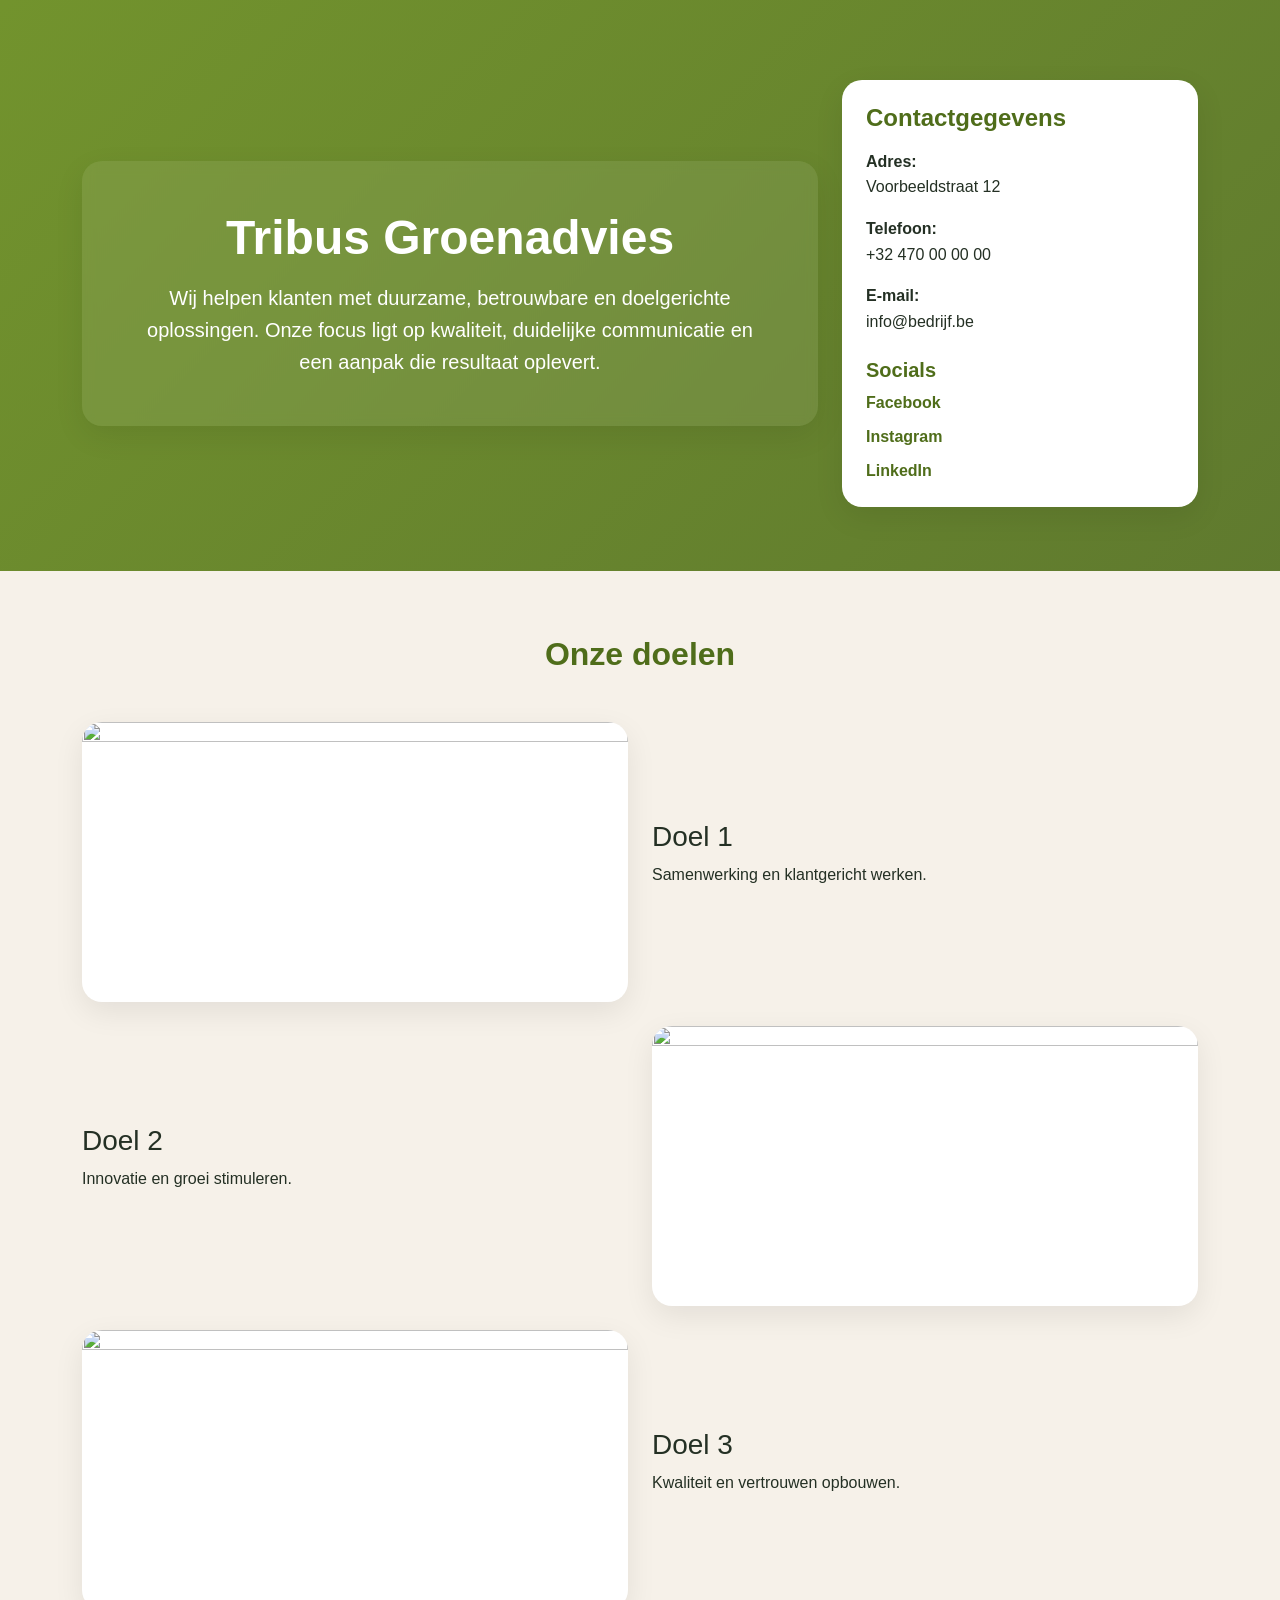
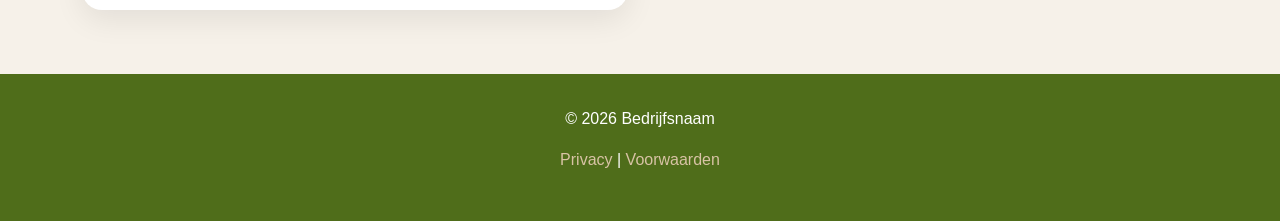
==== index.html @ 908cf1cc "start" ====
<!DOCTYPE html>
<html lang="nl">
<head>
  <meta charset="UTF-8" />
  <meta name="viewport" content="width=device-width, initial-scale=1.0" />
  <title>Tribus Groenadvies</title>
  <meta name="description" content="One pager website voor een bedrijf met intro, doelen, contactinfo en footer." />

  <!-- Bootstrap -->
  <link
    href="https://cdn.jsdelivr.net/npm/bootstrap@5.3.3/dist/css/bootstrap.min.css"
    rel="stylesheet"
  />

  <!-- Eigen CSS -->
  <link rel="stylesheet" href="styles.css" />
</head>

<body>
  <header class="hero">
    <div class="container">
      <div class="row g-4 align-items-center">

        <!-- Intro -->
        <div class="col-lg-8">
          <div class="hero-card p-4 p-md-5 text-center">
            <h1 class="display-5 fw-bold mb-3">Tribus Groenadvies</h1>
            <p class="lead mb-0">
              Wij helpen klanten met duurzame, betrouwbare en doelgerichte oplossingen.
              Onze focus ligt op kwaliteit, duidelijke communicatie en een aanpak die
              resultaat oplevert.
            </p>
          </div>
        </div>

        <!-- Aside -->
        <aside class="col-lg-4">
          <div class="contact-card p-4">
            <h2 class="h4 section-title mb-3">Contactgegevens</h2>

            <p><strong>Adres:</strong><br>Voorbeeldstraat 12</p>
            <p><strong>Telefoon:</strong><br>+32 470 00 00 00</p>
            <p><strong>E-mail:</strong><br>info@bedrijf.be</p>

            <h3 class="h5 section-title mt-4">Socials</h3>
            <div class="d-flex flex-column gap-2">
              <a class="social-link" href="#">Facebook</a>
              <a class="social-link" href="https://www.instagram.com/tribus.groenbeheer/">Instagram</a>
              <a class="social-link" href="#">LinkedIn</a>
            </div>
          </div>
        </aside>

      </div>
    </div>
  </header>

  <main>
    <section class="goal-section">
      <div class="container">

        <div class="text-center mb-5">
          <h2 class="section-title">Onze doelen</h2>
        </div>

        <!-- Doel 1 -->
        <div class="row g-4 align-items-center mb-4">
          <div class="col-lg-6">
            <div class="goal-card">
              <img src="https://images.unsplash.com/photo-1522202176988-66273c2fd55f" alt="">
            </div>
          </div>
          <div class="col-lg-6">
            <h3>Doel 1</h3>
            <p>Samenwerking en klantgericht werken.</p>
          </div>
        </div>

        <!-- Doel 2 (omgekeerd) -->
        <div class="row g-4 align-items-center mb-4 flex-lg-row-reverse">
          <div class="col-lg-6">
            <div class="goal-card">
              <img src="https://images.unsplash.com/photo-1516321318423-f06f85e504b3" alt="">
            </div>
          </div>
          <div class="col-lg-6">
            <h3>Doel 2</h3>
            <p>Innovatie en groei stimuleren.</p>
          </div>
        </div>

        <!-- Doel 3 -->
        <div class="row g-4 align-items-center">
          <div class="col-lg-6">
            <div class="goal-card">
              <img src="https://images.unsplash.com/photo-1504384308090-c894fdcc538d" alt="">
            </div>
          </div>
          <div class="col-lg-6">
            <h3>Doel 3</h3>
            <p>Kwaliteit en vertrouwen opbouwen.</p>
          </div>
        </div>

      </div>
    </section>
  </main>

  <footer>
    <div class="container text-center">
      <p>&copy; 2026 Bedrijfsnaam</p>
      <p>
        <a href="#">Privacy</a> |
        <a href="#">Voorwaarden</a>
      </p>
    </div>
  </footer>

  <script src="https://cdn.jsdelivr.net/npm/bootstrap@5.3.3/dist/js/bootstrap.bundle.min.js"></script>
</body>
</html>
---- styles.css ----
:root {
  --olive: #6b8e23;
  --olive-dark: #4f6d1a;
  --sand: #d8c3a5;
  --cream: #f6f1e9;
  --text-dark: #243024;
}

body {
  background-color: var(--cream);
  color: var(--text-dark);
  font-family: Arial, Helvetica, sans-serif;
  line-height: 1.6;
}

.hero {
  background: linear-gradient(135deg, rgba(107, 142, 35, 0.95), rgba(79, 109, 26, 0.9));
  color: white;
  padding: 5rem 0 4rem;
}

.hero-card,
.contact-card,
.goal-card,
.footer-card {
  border: none;
  border-radius: 1.25rem;
  box-shadow: 0 10px 30px rgba(0, 0, 0, 0.08);
}

.hero-card {
  background-color: rgba(255, 255, 255, 0.08);
  backdrop-filter: blur(6px);
}

.contact-card {
  background-color: white;
  color: var(--text-dark);
  position: sticky;
  top: 1.5rem;
}

.section-title {
  color: var(--olive-dark);
  font-weight: 700;
}

.goal-section {
  padding: 4rem 0;
}

.goal-card {
  background: white;
  overflow: hidden;
}

.goal-card img {
  width: 100%;
  height: 100%;
  min-height: 280px;
  object-fit: cover;
}

.goal-badge {
  display: inline-block;
  background-color: var(--sand);
  color: var(--text-dark);
  padding: 0.4rem 0.8rem;
  border-radius: 999px;
  font-size: 0.9rem;
  margin-bottom: 1rem;
  font-weight: 600;
}

.social-link {
  text-decoration: none;
  color: var(--olive-dark);
  font-weight: 600;
}

.social-link:hover {
  color: var(--olive);
}

footer {
  background-color: var(--olive-dark);
  color: white;
  padding: 2rem 0;
}

footer a {
  color: var(--sand);
  text-decoration: none;
}

footer a:hover {
  color: white;
}

@media (max-width: 991.98px) {
  .contact-card {
    position: static;
  }

  .hero {
    padding: 4rem 0 3rem;
  }
}
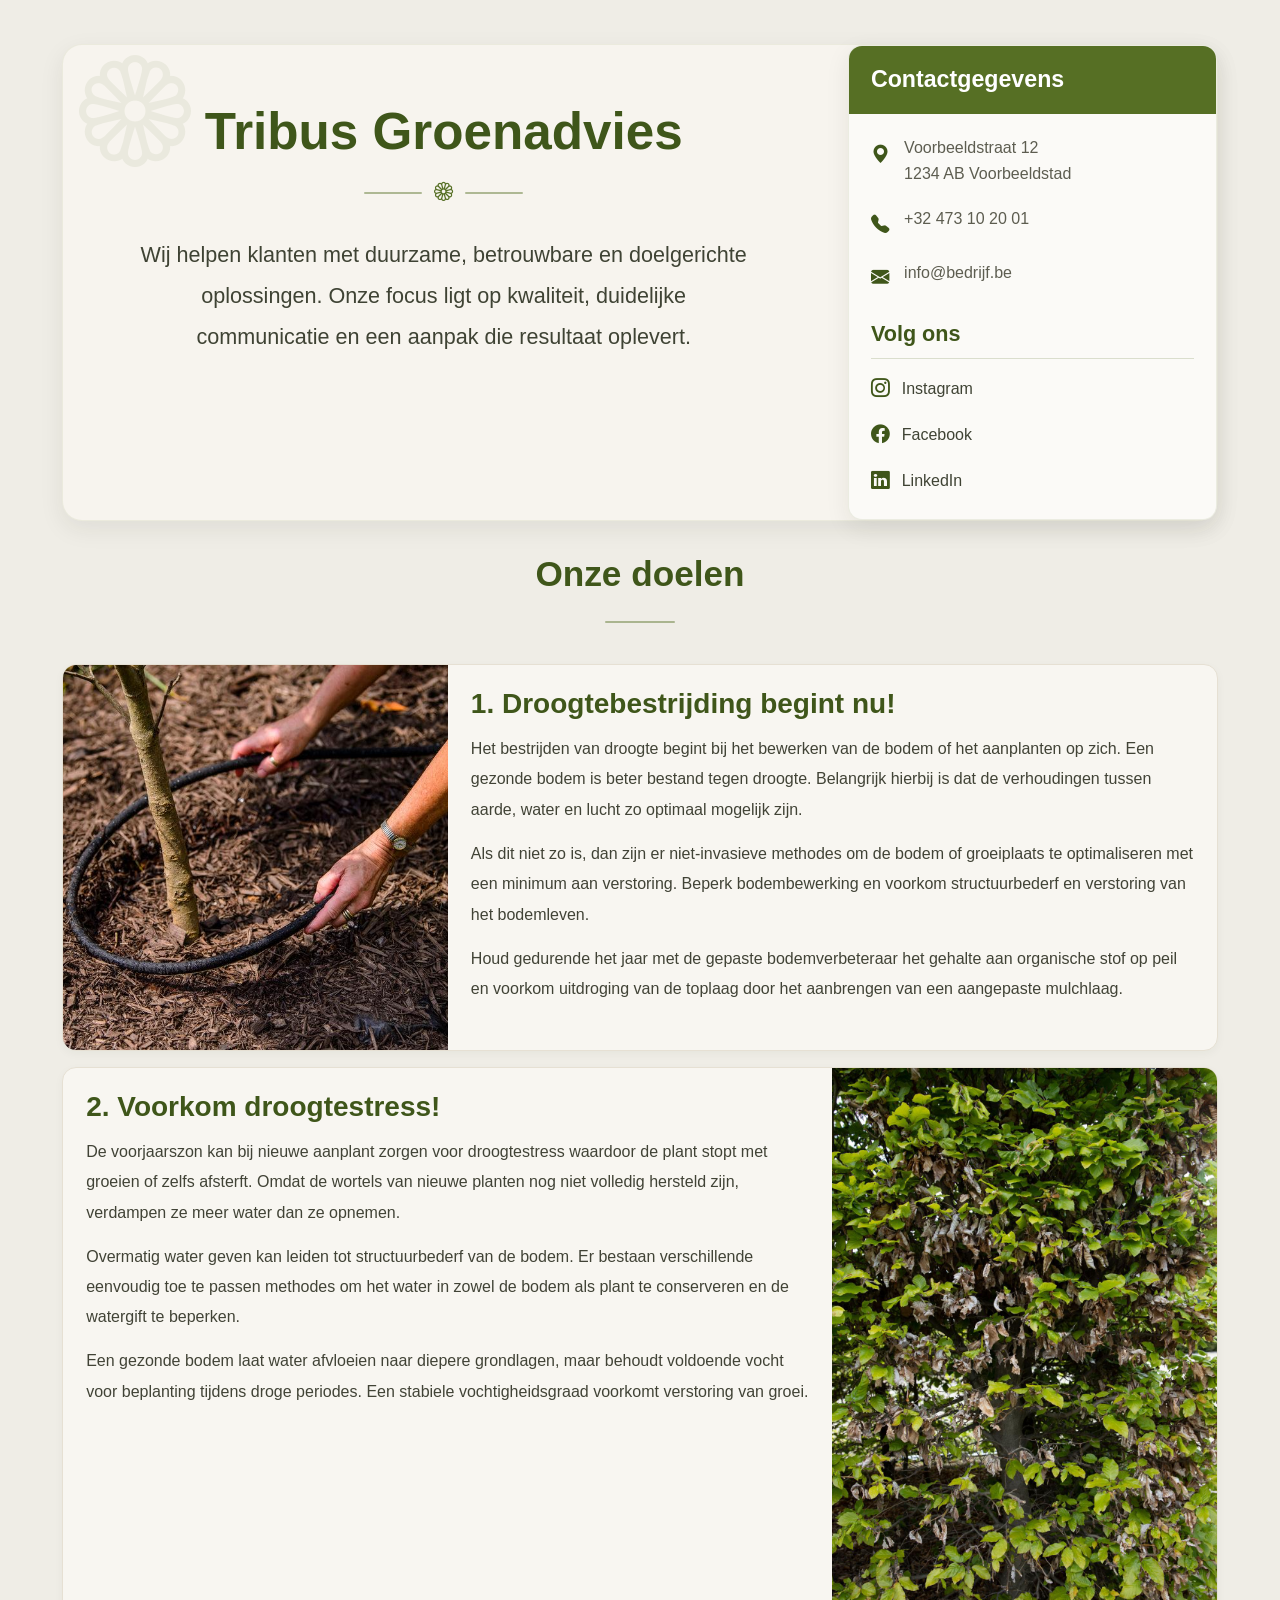
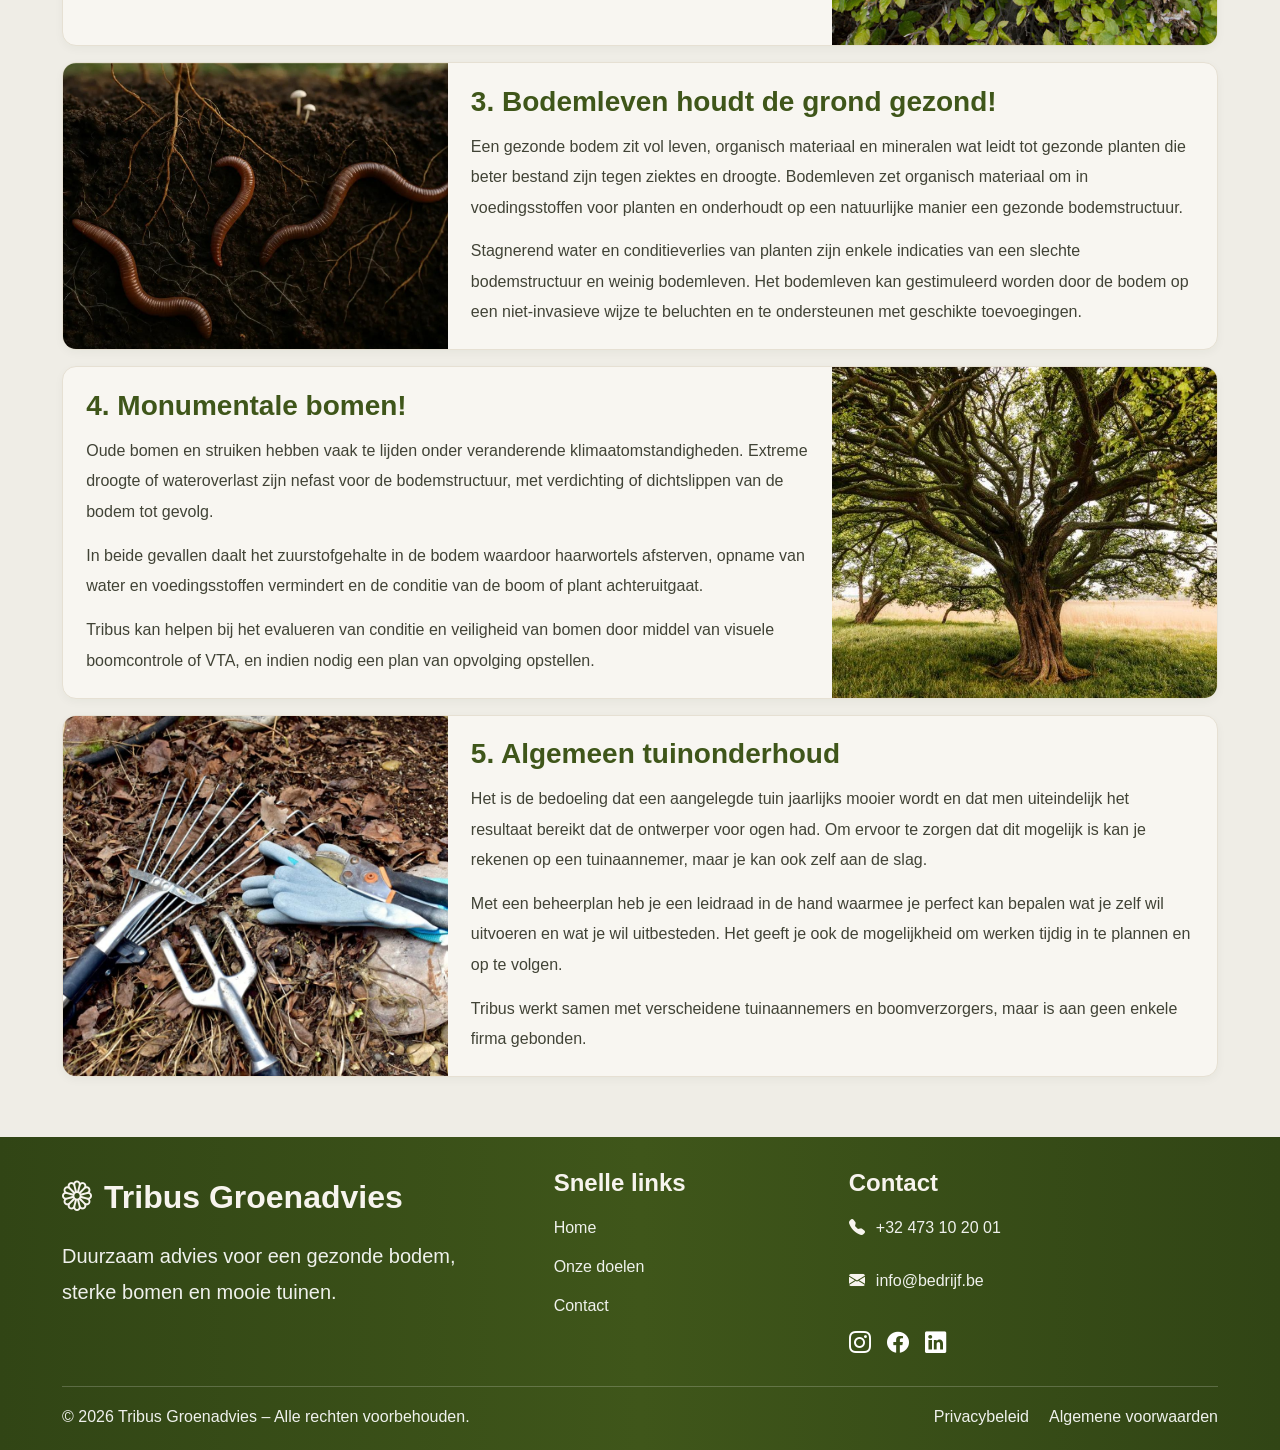
==== commit 6d09afae: "text added + revamp layout" ====
--- a/index.html
+++ b/index.html
@@ -4,115 +4,331 @@
   <meta charset="UTF-8" />
   <meta name="viewport" content="width=device-width, initial-scale=1.0" />
   <title>Tribus Groenadvies</title>
-  <meta name="description" content="One pager website voor een bedrijf met intro, doelen, contactinfo en footer." />
-
-  <!-- Bootstrap -->
+  <meta
+    name="description"
+    content="Tribus Groenadvies helpt met duurzaam groenbeheer, bodemadvies en boomzorg."
+  />
+
   <link
     href="https://cdn.jsdelivr.net/npm/bootstrap@5.3.3/dist/css/bootstrap.min.css"
     rel="stylesheet"
   />
-
-  <!-- Eigen CSS -->
-  <link rel="stylesheet" href="styles.css" />
+  <link
+    rel="stylesheet"
+    href="https://cdn.jsdelivr.net/npm/bootstrap-icons@1.11.3/font/bootstrap-icons.min.css"
+  />
+  <link rel="stylesheet" href="CSS/styles.css" />
 </head>
-
 <body>
-  <header class="hero">
-    <div class="container">
-      <div class="row g-4 align-items-center">
-
-        <!-- Intro -->
-        <div class="col-lg-8">
-          <div class="hero-card p-4 p-md-5 text-center">
-            <h1 class="display-5 fw-bold mb-3">Tribus Groenadvies</h1>
-            <p class="lead mb-0">
-              Wij helpen klanten met duurzame, betrouwbare en doelgerichte oplossingen.
-              Onze focus ligt op kwaliteit, duidelijke communicatie en een aanpak die
-              resultaat oplevert.
-            </p>
+  <main>
+    <section class="hero-section">
+      <div class="container">
+        <div class="hero-shell">
+          <div class="row g-4 align-items-stretch">
+            <div class="col-lg-8">
+              <div class="intro-card h-100">
+                <div class="leaf-watermark" aria-hidden="true">
+                  <i class="bi bi-flower1"></i>
+                </div>
+
+                <div class="intro-content text-center">
+                  <h1>Tribus Groenadvies</h1>
+
+                  <div class="title-divider">
+                    <span></span>
+                    <i class="bi bi-flower1"></i>
+                    <span></span>
+                  </div>
+
+                  <p class="intro-text">
+                    Wij helpen klanten met duurzame, betrouwbare en doelgerichte
+                    oplossingen. Onze focus ligt op kwaliteit, duidelijke communicatie
+                    en een aanpak die resultaat oplevert.
+                  </p>
+                </div>
+              </div>
+            </div>
+
+            <aside class="col-lg-4">
+              <div class="contact-panel h-100">
+                <div class="contact-panel-header">
+                  <h2>Contactgegevens</h2>
+                </div>
+
+                <div class="contact-panel-body">
+                  <ul class="contact-list">
+                    <li>
+                      <i class="bi bi-geo-alt-fill"></i>
+                      <div>
+                        <span>Voorbeeldstraat 12</span>
+                        <span>1234 AB Voorbeeldstad</span>
+                      </div>
+                    </li>
+
+                    <li>
+                      <i class="bi bi-telephone-fill"></i>
+                      <div>
+                        <a href="tel:+32473102001">+32 473 10 20 01</a>
+                      </div>
+                    </li>
+
+                    <li>
+                      <i class="bi bi-envelope-fill"></i>
+                      <div>
+                        <a href="mailto:info@bedrijf.be">info@bedrijf.be</a>
+                      </div>
+                    </li>
+                  </ul>
+
+                  <div class="social-block">
+                    <h3>Volg ons</h3>
+
+                    <ul class="social-list">
+                      <li>
+                        <a href="https://www.instagram.com/tribus.groenbeheer/" target="_blank" rel="noopener noreferrer">
+                          <i class="bi bi-instagram"></i>
+                          <span>Instagram</span>
+                        </a>
+                      </li>
+                      <li>
+                        <a href="#">
+                          <i class="bi bi-facebook"></i>
+                          <span>Facebook</span>
+                        </a>
+                      </li>
+                      <li>
+                        <a href="#">
+                          <i class="bi bi-linkedin"></i>
+                          <span>LinkedIn</span>
+                        </a>
+                      </li>
+                    </ul>
+                  </div>
+                </div>
+              </div>
+            </aside>
           </div>
         </div>
-
-        <!-- Aside -->
-        <aside class="col-lg-4">
-          <div class="contact-card p-4">
-            <h2 class="h4 section-title mb-3">Contactgegevens</h2>
-
-            <p><strong>Adres:</strong><br>Voorbeeldstraat 12</p>
-            <p><strong>Telefoon:</strong><br>+32 470 00 00 00</p>
-            <p><strong>E-mail:</strong><br>info@bedrijf.be</p>
-
-            <h3 class="h5 section-title mt-4">Socials</h3>
-            <div class="d-flex flex-column gap-2">
-              <a class="social-link" href="#">Facebook</a>
-              <a class="social-link" href="https://www.instagram.com/tribus.groenbeheer/">Instagram</a>
-              <a class="social-link" href="#">LinkedIn</a>
-            </div>
-          </div>
-        </aside>
-
       </div>
-    </div>
-  </header>
-
-  <main>
-    <section class="goal-section">
+    </section>
+
+    <section class="goals-section">
       <div class="container">
-
-        <div class="text-center mb-5">
-          <h2 class="section-title">Onze doelen</h2>
-        </div>
-
-        <!-- Doel 1 -->
-        <div class="row g-4 align-items-center mb-4">
-          <div class="col-lg-6">
-            <div class="goal-card">
-              <img src="https://images.unsplash.com/photo-1522202176988-66273c2fd55f" alt="">
-            </div>
-          </div>
-          <div class="col-lg-6">
-            <h3>Doel 1</h3>
-            <p>Samenwerking en klantgericht werken.</p>
-          </div>
-        </div>
-
-        <!-- Doel 2 (omgekeerd) -->
-        <div class="row g-4 align-items-center mb-4 flex-lg-row-reverse">
-          <div class="col-lg-6">
-            <div class="goal-card">
-              <img src="https://images.unsplash.com/photo-1516321318423-f06f85e504b3" alt="">
-            </div>
-          </div>
-          <div class="col-lg-6">
-            <h3>Doel 2</h3>
-            <p>Innovatie en groei stimuleren.</p>
-          </div>
-        </div>
-
-        <!-- Doel 3 -->
-        <div class="row g-4 align-items-center">
-          <div class="col-lg-6">
-            <div class="goal-card">
-              <img src="https://images.unsplash.com/photo-1504384308090-c894fdcc538d" alt="">
-            </div>
-          </div>
-          <div class="col-lg-6">
-            <h3>Doel 3</h3>
-            <p>Kwaliteit en vertrouwen opbouwen.</p>
-          </div>
-        </div>
-
+        <div class="section-heading text-center">
+          <h2>Onze doelen</h2>
+          <span class="heading-line"></span>
+        </div>
+
+        <div class="goals-stack">
+          <article class="goal-card">
+            <div class="row g-0 align-items-stretch">
+              <div class="col-lg-4">
+                <div class="goal-image-wrap">
+                  <img src="assets/droogtebestrijding.jpg" alt="Droogtebestrijding" />
+                </div>
+              </div>
+              <div class="col-lg-8">
+                <div class="goal-content">
+                  <h3>1. Droogtebestrijding begint nu!</h3>
+                  <p>
+                    Het bestrijden van droogte begint bij het bewerken van de bodem of het
+                    aanplanten op zich. Een gezonde bodem is beter bestand tegen droogte.
+                    Belangrijk hierbij is dat de verhoudingen tussen aarde, water en lucht
+                    zo optimaal mogelijk zijn.
+                  </p>
+                  <p>
+                    Als dit niet zo is, dan zijn er niet-invasieve methodes om de bodem of
+                    groeiplaats te optimaliseren met een minimum aan verstoring. Beperk
+                    bodembewerking en voorkom structuurbederf en verstoring van het
+                    bodemleven.
+                  </p>
+                  <p>
+                    Houd gedurende het jaar met de gepaste bodemverbeteraar het gehalte
+                    aan organische stof op peil en voorkom uitdroging van de toplaag door
+                    het aanbrengen van een aangepaste mulchlaag.
+                  </p>
+                </div>
+              </div>
+            </div>
+          </article>
+
+          <article class="goal-card reverse">
+            <div class="row g-0 align-items-stretch">
+              <div class="col-lg-8">
+                <div class="goal-content">
+                  <h3>2. Voorkom droogtestress!</h3>
+                  <p>
+                    De voorjaarszon kan bij nieuwe aanplant zorgen voor droogtestress
+                    waardoor de plant stopt met groeien of zelfs afsterft. Omdat de wortels
+                    van nieuwe planten nog niet volledig hersteld zijn, verdampen ze meer
+                    water dan ze opnemen.
+                  </p>
+                  <p>
+                    Overmatig water geven kan leiden tot structuurbederf van de bodem. Er
+                    bestaan verschillende eenvoudig toe te passen methodes om het water in
+                    zowel de bodem als plant te conserveren en de watergift te beperken.
+                  </p>
+                  <p>
+                    Een gezonde bodem laat water afvloeien naar diepere grondlagen, maar
+                    behoudt voldoende vocht voor beplanting tijdens droge periodes. Een
+                    stabiele vochtigheidsgraad voorkomt verstoring van groei.
+                  </p>
+                </div>
+              </div>
+              <div class="col-lg-4">
+                <div class="goal-image-wrap">
+                  <img src="assets/droogtestress.jpg" alt="Voorkom droogtestress" />
+                </div>
+              </div>
+            </div>
+          </article>
+
+          <article class="goal-card">
+            <div class="row g-0 align-items-stretch">
+              <div class="col-lg-4">
+                <div class="goal-image-wrap">
+                  <img src="assets/bodemleven.jpg" alt="Bodemleven houdt de grond gezond" />
+                </div>
+              </div>
+              <div class="col-lg-8">
+                <div class="goal-content">
+                  <h3>3. Bodemleven houdt de grond gezond!</h3>
+                  <p>
+                    Een gezonde bodem zit vol leven, organisch materiaal en mineralen wat
+                    leidt tot gezonde planten die beter bestand zijn tegen ziektes en
+                    droogte. Bodemleven zet organisch materiaal om in voedingsstoffen voor
+                    planten en onderhoudt op een natuurlijke manier een gezonde
+                    bodemstructuur.
+                  </p>
+                  <p>
+                    Stagnerend water en conditieverlies van planten zijn enkele indicaties
+                    van een slechte bodemstructuur en weinig bodemleven. Het bodemleven kan
+                    gestimuleerd worden door de bodem op een niet-invasieve wijze te
+                    beluchten en te ondersteunen met geschikte toevoegingen.
+                  </p>
+                </div>
+              </div>
+            </div>
+          </article>
+
+          <article class="goal-card reverse">
+            <div class="row g-0 align-items-stretch">
+              <div class="col-lg-8">
+                <div class="goal-content">
+                  <h3>4. Monumentale bomen!</h3>
+                  <p>
+                    Oude bomen en struiken hebben vaak te lijden onder veranderende
+                    klimaatomstandigheden. Extreme droogte of wateroverlast zijn nefast voor
+                    de bodemstructuur, met verdichting of dichtslippen van de bodem tot
+                    gevolg.
+                  </p>
+                  <p>
+                    In beide gevallen daalt het zuurstofgehalte in de bodem waardoor
+                    haarwortels afsterven, opname van water en voedingsstoffen vermindert
+                    en de conditie van de boom of plant achteruitgaat.
+                  </p>
+                  <p>
+                    Tribus kan helpen bij het evalueren van conditie en veiligheid van
+                    bomen door middel van visuele boomcontrole of VTA, en indien nodig een
+                    plan van opvolging opstellen.
+                  </p>
+                </div>
+              </div>
+              <div class="col-lg-4">
+                <div class="goal-image-wrap">
+                  <img src="assets/monumentaleboom.jpg" alt="Monumentale bomen" />
+                </div>
+              </div>
+            </div>
+          </article>
+
+          <article class="goal-card">
+            <div class="row g-0 align-items-stretch">
+              <div class="col-lg-4">
+                <div class="goal-image-wrap">
+                  <img src="assets/algemeenonderhoudt.jpg" alt="Algemeen tuinonderhoud" />
+                </div>
+              </div>
+              <div class="col-lg-8">
+                <div class="goal-content">
+                  <h3>5. Algemeen tuinonderhoud</h3>
+                  <p>
+                    Het is de bedoeling dat een aangelegde tuin jaarlijks mooier wordt en
+                    dat men uiteindelijk het resultaat bereikt dat de ontwerper voor ogen
+                    had. Om ervoor te zorgen dat dit mogelijk is kan je rekenen op een
+                    tuinaannemer, maar je kan ook zelf aan de slag.
+                  </p>
+                  <p>
+                    Met een beheerplan heb je een leidraad in de hand waarmee je perfect
+                    kan bepalen wat je zelf wil uitvoeren en wat je wil uitbesteden. Het
+                    geeft je ook de mogelijkheid om werken tijdig in te plannen en op te
+                    volgen.
+                  </p>
+                  <p>
+                    Tribus werkt samen met verscheidene tuinaannemers en boomverzorgers,
+                    maar is aan geen enkele firma gebonden.
+                  </p>
+                </div>
+              </div>
+            </div>
+          </article>
+        </div>
       </div>
     </section>
   </main>
 
-  <footer>
-    <div class="container text-center">
-      <p>&copy; 2026 Bedrijfsnaam</p>
-      <p>
-        <a href="#">Privacy</a> |
-        <a href="#">Voorwaarden</a>
-      </p>
+  <footer class="site-footer">
+    <div class="container">
+      <div class="footer-top">
+        <div class="row g-4">
+          <div class="col-lg-5">
+            <div class="footer-brand">
+              <div class="footer-brand-title">
+                <i class="bi bi-flower1"></i>
+                <span>Tribus Groenadvies</span>
+              </div>
+              <p>
+                Duurzaam advies voor een gezonde bodem, sterke bomen en mooie tuinen.
+              </p>
+            </div>
+          </div>
+
+          <div class="col-lg-3">
+            <div class="footer-block">
+              <h3>Snelle links</h3>
+              <ul>
+                <li><a href="#">Home</a></li>
+                <li><a href="#">Onze doelen</a></li>
+                <li><a href="#">Contact</a></li>
+              </ul>
+            </div>
+          </div>
+
+          <div class="col-lg-4">
+            <div class="footer-block">
+              <h3>Contact</h3>
+              <ul class="footer-contact">
+                <li><i class="bi bi-telephone-fill"></i> <a href="tel:+32473102001">+32 473 10 20 01</a></li>
+                <li><i class="bi bi-envelope-fill"></i> <a href="mailto:info@bedrijf.be">info@bedrijf.be</a></li>
+              </ul>
+
+              <div class="footer-socials">
+                <a href="https://www.instagram.com/tribus.groenbeheer/" target="_blank" rel="noopener noreferrer"><i class="bi bi-instagram"></i></a>
+                <a href="#"><i class="bi bi-facebook"></i></a>
+                <a href="#"><i class="bi bi-linkedin"></i></a>
+              </div>
+            </div>
+          </div>
+        </div>
+      </div>
+
+      <div class="footer-bottom">
+        <p>© 2026 Tribus Groenadvies – Alle rechten voorbehouden.</p>
+        <div class="footer-bottom-links">
+          <a href="#">Privacybeleid</a>
+          <a href="#">Algemene voorwaarden</a>
+        </div>
+      </div>
     </div>
   </footer>
 
--- a/CSS/styles.css
+++ b/CSS/styles.css
@@ -0,0 +1,461 @@
+:root {
+  --olive: #566f24;
+  --olive-dark: #3f561a;
+  --olive-soft: #70883a;
+  --cream: #f4f1ea;
+  --card: #fbfaf7;
+  --sand: #d8d1c3;
+  --text: #2c2c24;
+  --muted: #5d5d50;
+  --border: #e6e0d3;
+  --shadow: 0 8px 24px rgba(37, 42, 24, 0.08);
+  --radius-lg: 16px;
+  --radius-md: 12px;
+  --container: 1180px;
+}
+
+html {
+  scroll-behavior: smooth;
+}
+
+body {
+  background: #efede6;
+  color: var(--text);
+  font-family: Arial, Helvetica, sans-serif;
+  line-height: 1.75;
+}
+
+img {
+  max-width: 100%;
+  display: block;
+}
+
+a {
+  transition: 0.2s ease;
+}
+
+.container {
+  max-width: var(--container);
+}
+
+.hero-section {
+  padding: 2.75rem 0 1.5rem;
+}
+
+.hero-shell {
+  background: #f7f4ee;
+  border: 1px solid rgba(86, 111, 36, 0.08);
+  border-radius: 20px;
+  box-shadow: var(--shadow);
+  padding: 0;
+}
+
+.intro-card {
+  position: relative;
+  background: transparent;
+  border-radius: 20px;
+  min-height: 100%;
+  padding: 3.5rem 2.75rem;
+  overflow: hidden;
+}
+
+.leaf-watermark {
+  position: absolute;
+  top: 0.65rem;
+  left: 1rem;
+  font-size: 7rem;
+  color: rgba(86, 111, 36, 0.08);
+  line-height: 1;
+}
+
+.intro-content {
+  position: relative;
+  z-index: 1;
+  max-width: 700px;
+  margin: 0 auto;
+}
+
+.intro-content h1 {
+  color: var(--olive-dark);
+  font-size: clamp(2rem, 4vw, 3.4rem);
+  font-weight: 700;
+  margin-bottom: 0.85rem;
+}
+
+.title-divider {
+  display: flex;
+  align-items: center;
+  justify-content: center;
+  gap: 0.75rem;
+  margin: 0 auto 1.5rem;
+  color: var(--olive);
+}
+
+.title-divider span {
+  width: 58px;
+  height: 2px;
+  background: rgba(86, 111, 36, 0.45);
+  display: block;
+  border-radius: 999px;
+}
+
+.title-divider i {
+  font-size: 1.2rem;
+}
+
+.intro-text {
+  max-width: 620px;
+  margin: 0 auto;
+  font-size: 1.35rem;
+  line-height: 1.9;
+  color: #3f4334;
+}
+
+.contact-panel {
+  background: var(--card);
+  border: 1px solid rgba(86, 111, 36, 0.1);
+  border-radius: 14px;
+  overflow: hidden;
+  box-shadow: var(--shadow);
+}
+
+.contact-panel-header {
+  background: var(--olive);
+  color: #fff;
+  padding: 1.25rem 1.35rem;
+}
+
+.contact-panel-header h2 {
+  margin: 0;
+  font-size: 1.45rem;
+  font-weight: 700;
+}
+
+.contact-panel-body {
+  padding: 1.35rem 1.35rem 1.4rem;
+}
+
+.contact-list,
+.social-list,
+.footer-block ul,
+.footer-contact {
+  list-style: none;
+  padding: 0;
+  margin: 0;
+}
+
+.contact-list {
+  display: grid;
+  gap: 1.15rem;
+}
+
+.contact-list li {
+  display: flex;
+  align-items: flex-start;
+  gap: 0.95rem;
+}
+
+.contact-list i {
+  color: var(--olive-dark);
+  font-size: 1.15rem;
+  margin-top: 0.2rem;
+  flex-shrink: 0;
+}
+
+.contact-list div,
+.contact-list a {
+  color: var(--muted);
+  text-decoration: none;
+  font-size: 1rem;
+}
+
+.contact-list span {
+  display: block;
+  line-height: 1.6;
+}
+
+.social-block {
+  margin-top: 1.65rem;
+}
+
+.social-block h3 {
+  color: var(--olive-dark);
+  font-size: 1.35rem;
+  font-weight: 700;
+  margin-bottom: 0.85rem;
+  padding-bottom: 0.75rem;
+  border-bottom: 1px solid rgba(86, 111, 36, 0.2);
+}
+
+.social-list {
+  display: grid;
+  gap: 0.85rem;
+}
+
+.social-list a {
+  display: inline-flex;
+  align-items: center;
+  gap: 0.8rem;
+  color: #3f4334;
+  text-decoration: none;
+}
+
+.social-list a:hover,
+.contact-list a:hover,
+.footer-block a:hover,
+.footer-contact a:hover,
+.footer-bottom-links a:hover {
+  color: #fff;
+}
+
+.social-list i {
+  font-size: 1.15rem;
+  color: var(--olive-dark);
+}
+
+.goals-section {
+  padding: 0.5rem 0 2.75rem;
+}
+
+.section-heading {
+  margin-bottom: 2rem;
+}
+
+.section-heading h2 {
+  color: var(--olive-dark);
+  font-size: 2.2rem;
+  font-weight: 700;
+  margin-bottom: 0.55rem;
+}
+
+.heading-line {
+  display: inline-block;
+  width: 70px;
+  height: 2px;
+  background: rgba(86, 111, 36, 0.45);
+  border-radius: 999px;
+}
+
+.goals-stack {
+  display: grid;
+  gap: 1rem;
+}
+
+.goal-card {
+  background: #f8f6f1;
+  border: 1px solid var(--border);
+  border-radius: 14px;
+  overflow: hidden;
+  box-shadow: 0 3px 10px rgba(37, 42, 24, 0.04);
+}
+
+.goal-image-wrap {
+  height: 100%;
+  min-height: 245px;
+}
+
+.goal-image-wrap img {
+  width: 100%;
+  height: 100%;
+  object-fit: cover;
+}
+
+.goal-content {
+  padding: 1.35rem 1.45rem;
+  height: 100%;
+}
+
+.goal-content h3 {
+  color: var(--olive-dark);
+  font-size: 1.75rem;
+  font-weight: 700;
+  margin-bottom: 0.85rem;
+}
+
+.goal-content p {
+  font-size: 1rem;
+  color: #414336;
+  margin-bottom: 0.85rem;
+  line-height: 1.9;
+}
+
+.goal-content p:last-child {
+  margin-bottom: 0;
+}
+
+.site-footer {
+  background: linear-gradient(90deg, #314515 0%, #3f561a 50%, #314515 100%);
+  color: #f7f4ee;
+  margin-top: 1rem;
+  padding-top: 2rem;
+}
+
+.footer-top {
+  padding-bottom: 1.5rem;
+}
+
+.footer-brand-title {
+  display: flex;
+  align-items: center;
+  gap: 0.75rem;
+  font-size: 2rem;
+  font-weight: 700;
+  margin-bottom: 0.8rem;
+}
+
+.footer-brand-title i {
+  font-size: 1.9rem;
+}
+
+.footer-brand p {
+  font-size: 1.25rem;
+  line-height: 1.8;
+  max-width: 420px;
+  margin: 0;
+  color: rgba(255, 255, 255, 0.92);
+}
+
+.footer-block h3 {
+  font-size: 1.5rem;
+  font-weight: 700;
+  margin-bottom: 1rem;
+}
+
+.footer-block ul {
+  display: grid;
+  gap: 0.7rem;
+}
+
+.footer-block a,
+.footer-contact a {
+  color: rgba(255, 255, 255, 0.92);
+  text-decoration: none;
+}
+
+.footer-contact li {
+  display: flex;
+  align-items: center;
+  gap: 0.7rem;
+  margin-bottom: 0.85rem;
+}
+
+.footer-socials {
+  display: flex;
+  gap: 1rem;
+  margin-top: 1rem;
+}
+
+.footer-socials a {
+  color: white;
+  font-size: 1.35rem;
+  text-decoration: none;
+}
+
+.footer-bottom {
+  border-top: 1px solid rgba(255, 255, 255, 0.2);
+  padding: 1rem 0 1.15rem;
+  display: flex;
+  justify-content: space-between;
+  gap: 1rem;
+  align-items: center;
+  flex-wrap: wrap;
+}
+
+.footer-bottom p {
+  margin: 0;
+  color: rgba(255, 255, 255, 0.92);
+}
+
+.footer-bottom-links {
+  display: flex;
+  gap: 1.25rem;
+  flex-wrap: wrap;
+}
+
+.footer-bottom-links a {
+  color: rgba(255, 255, 255, 0.92);
+  text-decoration: none;
+}
+
+.social-list a:hover,
+.contact-list a:hover,
+.footer-block a:hover,
+.footer-contact a:hover,
+.footer-bottom-links a:hover,
+.footer-socials a:hover {
+  color: #dfe9c9;
+}
+
+@media (max-width: 991.98px) {
+  .hero-section {
+    padding-top: 1.25rem;
+  }
+
+  .hero-shell {
+    padding: 1rem;
+  }
+
+  .intro-card {
+    padding: 2.25rem 1.4rem;
+  }
+
+  .leaf-watermark {
+    font-size: 4.5rem;
+    top: 0.5rem;
+    left: 0.75rem;
+  }
+
+  .intro-text {
+    font-size: 1.08rem;
+    line-height: 1.8;
+  }
+
+  .goal-image-wrap {
+    min-height: 260px;
+  }
+
+  .goal-content h3 {
+    font-size: 1.4rem;
+  }
+
+  .footer-brand-title {
+    font-size: 1.6rem;
+  }
+
+  .footer-brand p {
+    font-size: 1.05rem;
+  }
+}
+
+@media (min-width: 992px) {
+  .goal-card .row {
+    min-height: 260px;
+  }
+
+  .goal-card.reverse .row {
+    flex-direction: row;
+  }
+}
+
+@media (max-width: 767.98px) {
+  .section-heading h2 {
+    font-size: 1.8rem;
+  }
+
+  .contact-panel-header h2 {
+    font-size: 1.2rem;
+  }
+
+  .goal-content {
+    padding: 1.1rem 1rem 1.2rem;
+  }
+
+  .goal-content p {
+    line-height: 1.75;
+  }
+
+  .footer-bottom {
+    flex-direction: column;
+    align-items: flex-start;
+  }
+}
